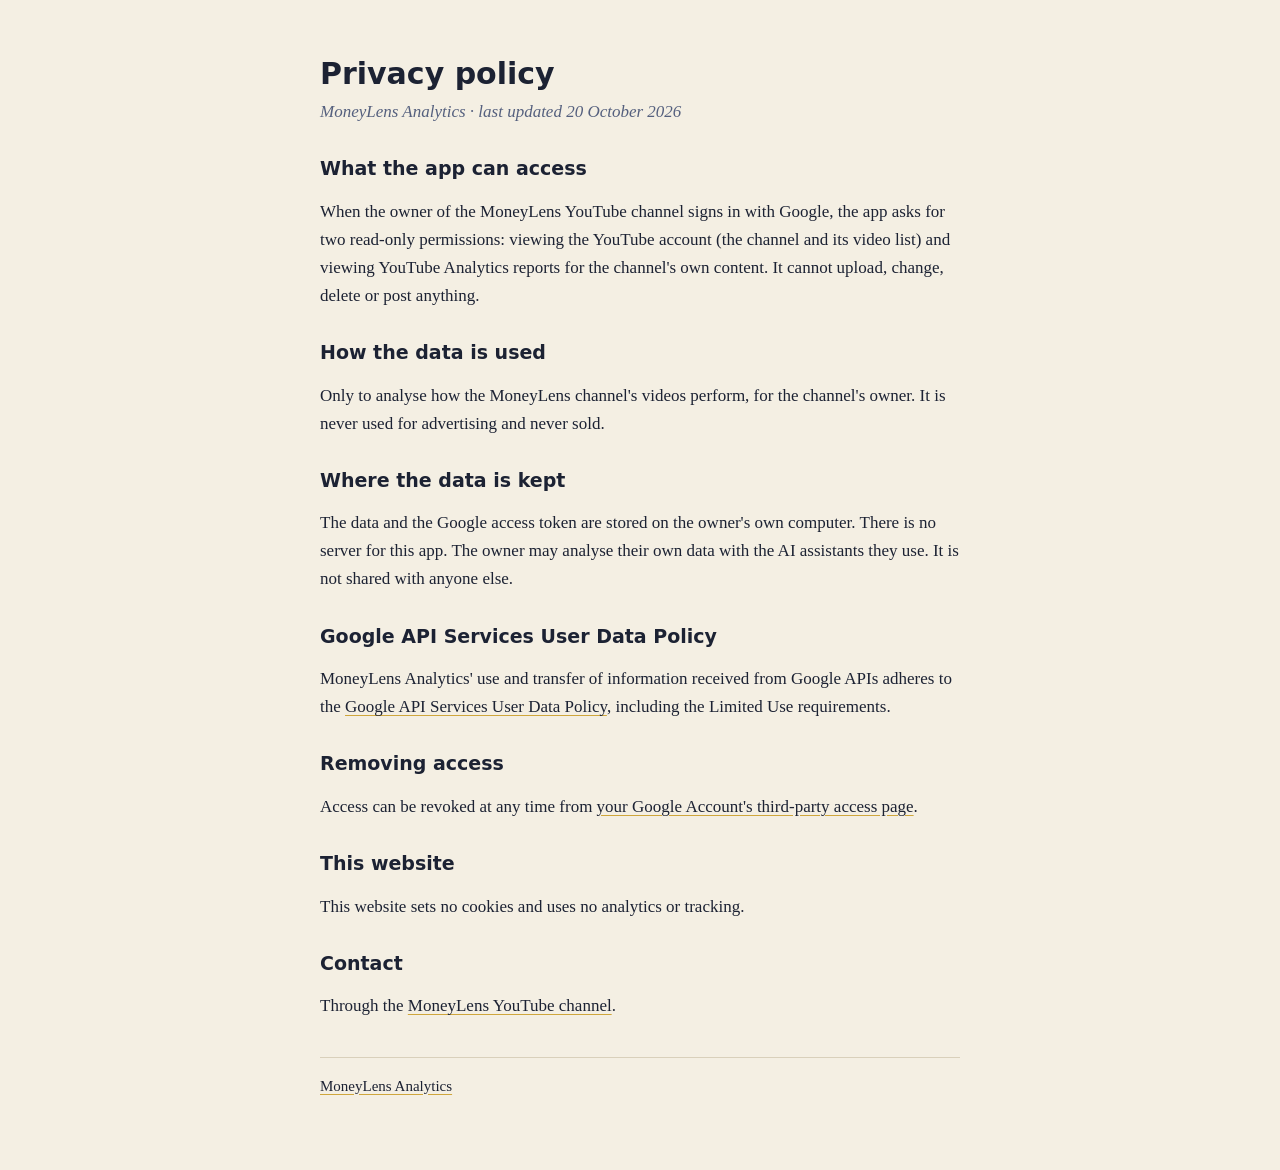
==== privacy.html @ c8d4569e "MoneyLens Analytics: home and privacy pages for the OAuth consent screen Co-Authored-By: Claude Opus" ====
<!doctype html>
<html lang="en"><head><meta charset="utf-8"><meta name="viewport" content="width=device-width,initial-scale=1">
<title>Privacy policy - MoneyLens Analytics</title><link rel="stylesheet" href="style.css"></head>
<body><main>
<h1>Privacy policy</h1>
<p class="sub">MoneyLens Analytics &middot; last updated 20 October 2026</p>

<h2>What the app can access</h2>
<p>When the owner of the MoneyLens YouTube channel signs in with Google, the app asks for two read-only permissions:
viewing the YouTube account (the channel and its video list) and viewing YouTube Analytics reports for the channel's
own content. It cannot upload, change, delete or post anything.</p>

<h2>How the data is used</h2>
<p>Only to analyse how the MoneyLens channel's videos perform, for the channel's owner. It is never used for
advertising and never sold.</p>

<h2>Where the data is kept</h2>
<p>The data and the Google access token are stored on the owner's own computer. There is no server for this app.
The owner may analyse their own data with the AI assistants they use. It is not shared with anyone else.</p>

<h2>Google API Services User Data Policy</h2>
<p>MoneyLens Analytics' use and transfer of information received from Google APIs adheres to the
<a href="https://developers.google.com/terms/api-services-user-data-policy">Google API Services User Data Policy</a>,
including the Limited Use requirements.</p>

<h2>Removing access</h2>
<p>Access can be revoked at any time from <a href="https://myaccount.google.com/permissions">your Google Account's
third-party access page</a>.</p>

<h2>This website</h2>
<p>This website sets no cookies and uses no analytics or tracking.</p>

<h2>Contact</h2>
<p>Through the <a href="https://www.youtube.com/@MoneyLensFilms">MoneyLens YouTube channel</a>.</p>
<hr><footer><a href="index.html">MoneyLens Analytics</a></footer>
</main></body></html>
---- style.css ----
:root{--paper:#f4efe3;--ink:#1c2233;--muted:#55607e;--gold:#cfa63c}
*{box-sizing:border-box}body{margin:0;background:var(--paper);color:var(--ink);font:17px/1.65 Georgia,"Times New Roman",serif}
main{max-width:680px;margin:0 auto;padding:56px 20px 72px}
h1{font:700 30px/1.2 system-ui,-apple-system,"Segoe UI",sans-serif;margin:0 0 6px}
h2{font:700 19px/1.3 system-ui,-apple-system,"Segoe UI",sans-serif;margin:30px 0 6px}
.sub{color:var(--muted);margin:0 0 28px;font-style:italic}
a{color:var(--ink);text-decoration-color:var(--gold);text-underline-offset:3px}
hr{border:0;border-top:1px solid #d9d0bb;margin:36px 0 16px}footer{color:var(--muted);font-size:15px}
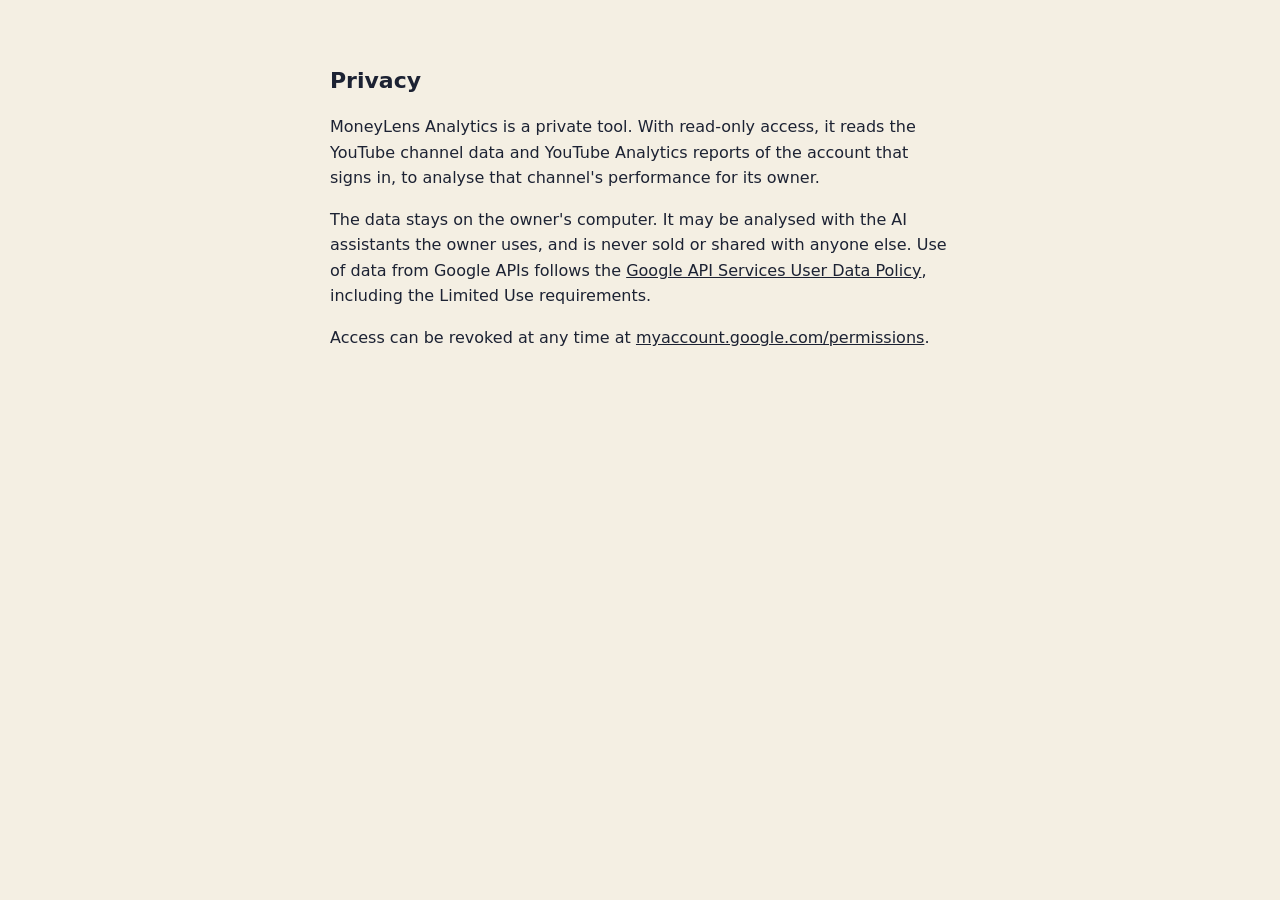
==== commit 0df94114: "Minimal pages: logo-only home, short privacy note, noindex Co-Authored-By: Claude Opus 5.5 <noreply@" ====
--- a/privacy.html
+++ b/privacy.html
@@ -1,36 +1,14 @@
 <!doctype html>
 <html lang="en"><head><meta charset="utf-8"><meta name="viewport" content="width=device-width,initial-scale=1">
-<title>Privacy policy - MoneyLens Analytics</title><link rel="stylesheet" href="style.css"></head>
+<meta name="robots" content="noindex,nofollow"><title>Privacy - MoneyLens Analytics</title>
+<style>body{margin:0;background:#f4efe3;font:16px/1.6 system-ui,sans-serif;color:#1c2233}main{max-width:620px;margin:0 auto;padding:48px 20px}a{color:#1c2233}</style></head>
 <body><main>
-<h1>Privacy policy</h1>
-<p class="sub">MoneyLens Analytics &middot; last updated 20 October 2026</p>
-
-<h2>What the app can access</h2>
-<p>When the owner of the MoneyLens YouTube channel signs in with Google, the app asks for two read-only permissions:
-viewing the YouTube account (the channel and its video list) and viewing YouTube Analytics reports for the channel's
-own content. It cannot upload, change, delete or post anything.</p>
-
-<h2>How the data is used</h2>
-<p>Only to analyse how the MoneyLens channel's videos perform, for the channel's owner. It is never used for
-advertising and never sold.</p>
-
-<h2>Where the data is kept</h2>
-<p>The data and the Google access token are stored on the owner's own computer. There is no server for this app.
-The owner may analyse their own data with the AI assistants they use. It is not shared with anyone else.</p>
-
-<h2>Google API Services User Data Policy</h2>
-<p>MoneyLens Analytics' use and transfer of information received from Google APIs adheres to the
+<h1 style="font-size:22px">Privacy</h1>
+<p>MoneyLens Analytics is a private tool. With read-only access, it reads the YouTube channel data and YouTube Analytics
+reports of the account that signs in, to analyse that channel's performance for its owner.</p>
+<p>The data stays on the owner's computer. It may be analysed with the AI assistants the owner uses, and is never sold or
+shared with anyone else. Use of data from Google APIs follows the
 <a href="https://developers.google.com/terms/api-services-user-data-policy">Google API Services User Data Policy</a>,
 including the Limited Use requirements.</p>
-
-<h2>Removing access</h2>
-<p>Access can be revoked at any time from <a href="https://myaccount.google.com/permissions">your Google Account's
-third-party access page</a>.</p>
-
-<h2>This website</h2>
-<p>This website sets no cookies and uses no analytics or tracking.</p>
-
-<h2>Contact</h2>
-<p>Through the <a href="https://www.youtube.com/@MoneyLensFilms">MoneyLens YouTube channel</a>.</p>
-<hr><footer><a href="index.html">MoneyLens Analytics</a></footer>
+<p>Access can be revoked at any time at <a href="https://myaccount.google.com/permissions">myaccount.google.com/permissions</a>.</p>
 </main></body></html>
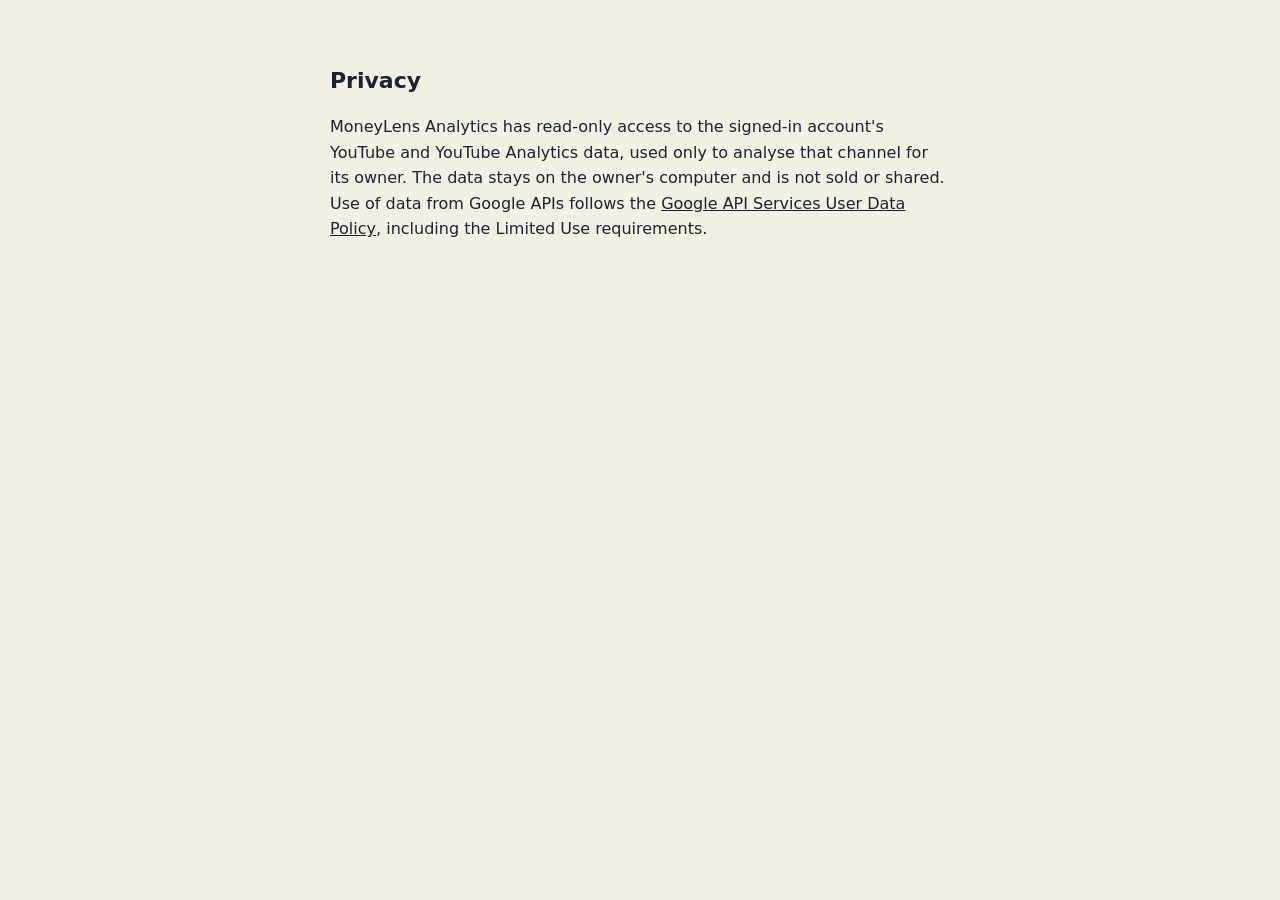
==== commit 9e8b4729: "Privacy page: minimal required wording Co-Authored-By: Claude Opus 5.5 <noreply@anthropic.com>" ====
--- a/privacy.html
+++ b/privacy.html
@@ -4,11 +4,8 @@
 <style>body{margin:0;background:#f4efe3;font:16px/1.6 system-ui,sans-serif;color:#1c2233}main{max-width:620px;margin:0 auto;padding:48px 20px}a{color:#1c2233}</style></head>
 <body><main>
 <h1 style="font-size:22px">Privacy</h1>
-<p>MoneyLens Analytics is a private tool. With read-only access, it reads the YouTube channel data and YouTube Analytics
-reports of the account that signs in, to analyse that channel's performance for its owner.</p>
-<p>The data stays on the owner's computer. It may be analysed with the AI assistants the owner uses, and is never sold or
-shared with anyone else. Use of data from Google APIs follows the
-<a href="https://developers.google.com/terms/api-services-user-data-policy">Google API Services User Data Policy</a>,
-including the Limited Use requirements.</p>
-<p>Access can be revoked at any time at <a href="https://myaccount.google.com/permissions">myaccount.google.com/permissions</a>.</p>
+<p>MoneyLens Analytics has read-only access to the signed-in account's YouTube and YouTube Analytics data, used only to
+analyse that channel for its owner. The data stays on the owner's computer and is not sold or shared. Use of data from
+Google APIs follows the <a href="https://developers.google.com/terms/api-services-user-data-policy">Google API Services
+User Data Policy</a>, including the Limited Use requirements.</p>
 </main></body></html>
